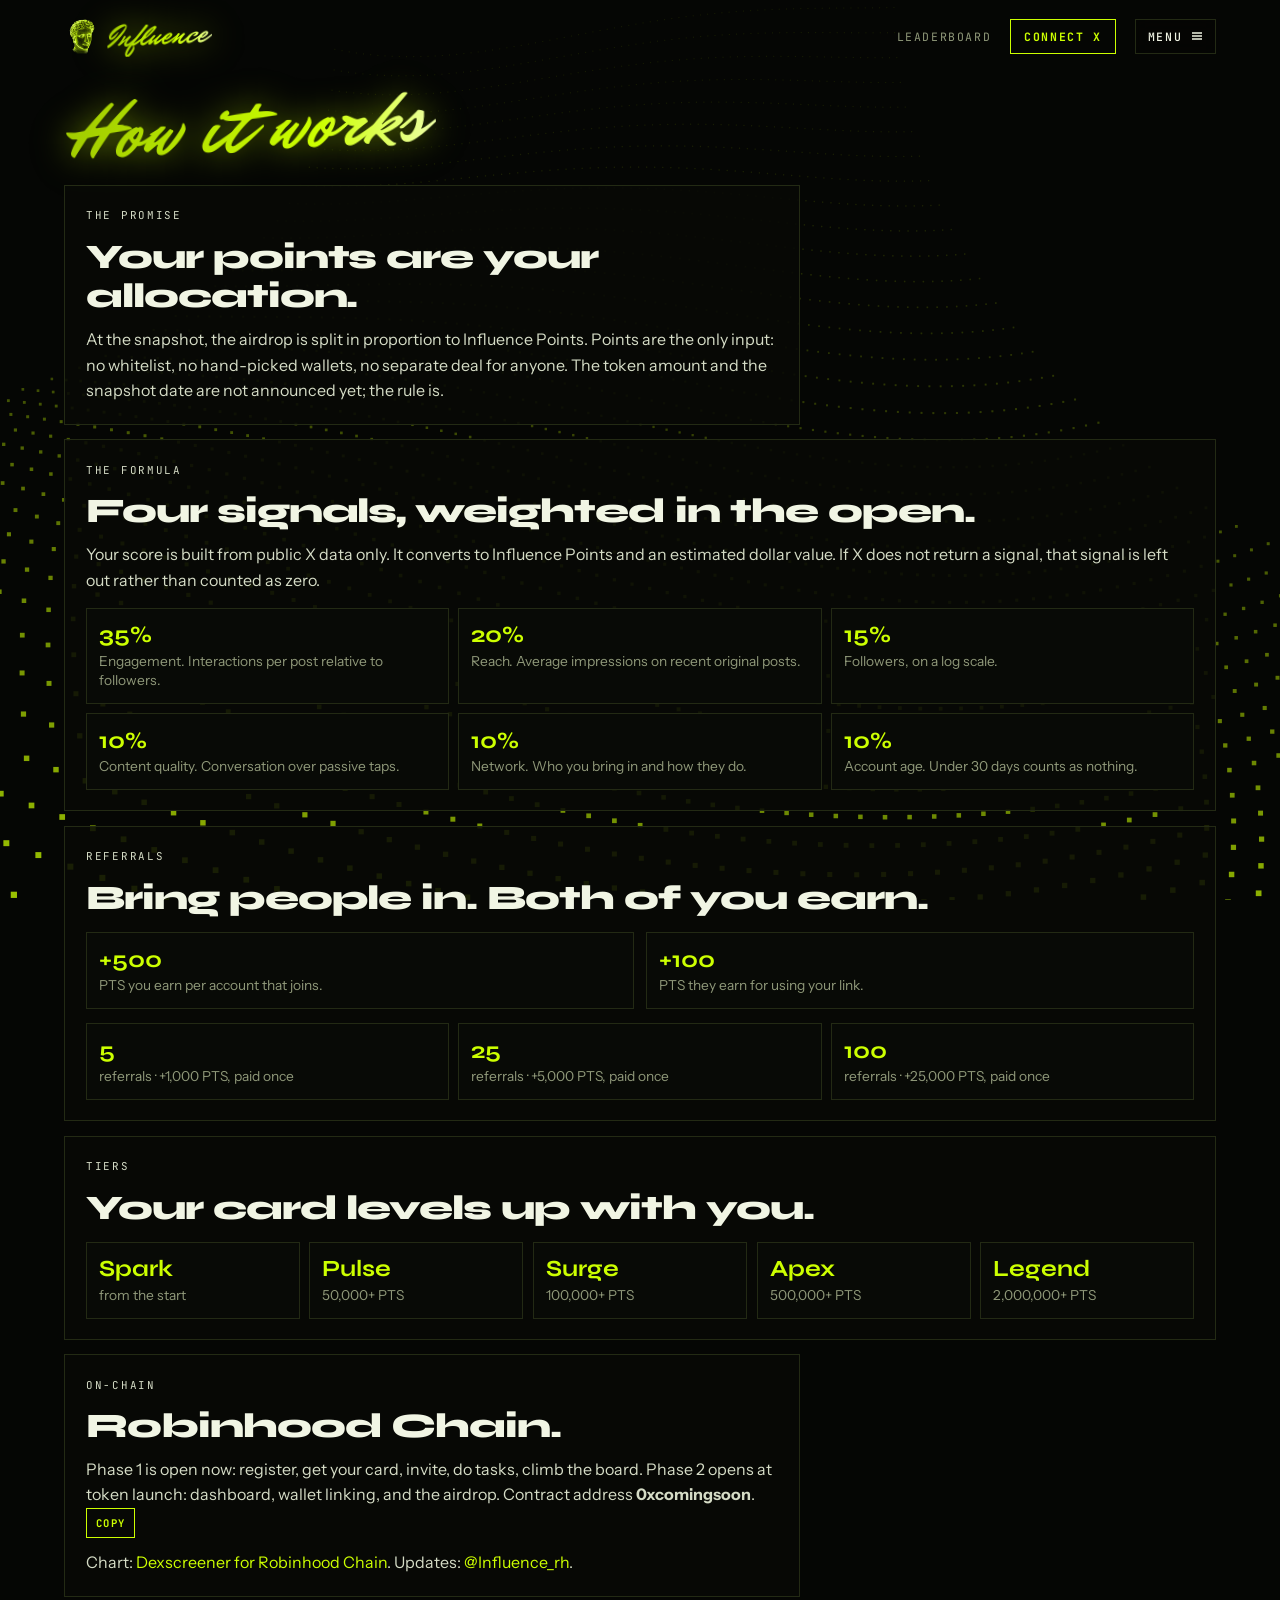
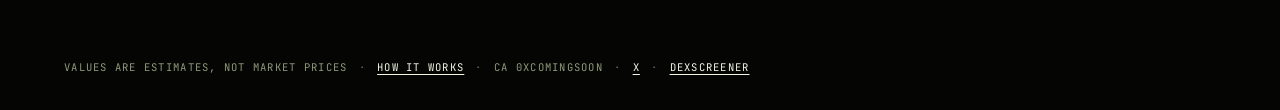
==== about.html @ ec7ae3bf "sdfsdfds" ====
<!DOCTYPE html>
<html lang="en">
<head>
  <meta charset="UTF-8">
  <meta name="viewport" content="width=device-width, initial-scale=1">
  <title>How it works · Influence</title>
  <link rel="icon" href="logo-head-128.png">
  <link rel="preconnect" href="https://fonts.googleapis.com">
  <link rel="preconnect" href="https://fonts.gstatic.com" crossorigin>
  <link href="https://fonts.googleapis.com/css2?family=Instrument+Sans:wght@400;500;600&family=JetBrains+Mono:wght@400;500;700&family=Michroma&family=Mr+Dafoe&family=Syne:wght@700;800&display=swap" rel="stylesheet">
  <link rel="stylesheet" href="styles.css">
</head>
<body>
  <canvas id="field" aria-hidden="true"></canvas>
  <div class="page">
    <header class="wrap bar">
      <a class="brand" href="index.html" aria-label="Influence - home">
        <img src="logo-head-128.png" alt="" width="36" height="36">
        <span class="script brand-script">Influence</span>
      </a>
      <nav class="nav" aria-label="Primary">
        <a class="nav-link desktop" href="leaderboard.html">Leaderboard</a>
        <a class="btn-outline desktop" href="https://x.com/Influence_rh" target="_blank" rel="noopener">Connect X</a>
        <details class="menu">
          <summary>Menu
            <svg viewBox="0 0 12 12" width="12" height="12" aria-hidden="true" fill="none" stroke="currentColor" stroke-width="1.6"><path d="M1 3h10M1 6h10M1 9h10"/></svg>
          </summary>
          <div class="menu-panel">
            <a href="index.html">Home</a>
            <a href="leaderboard.html">Leaderboard</a>
            <a href="tasks.html">Tasks</a>
            <a href="battles.html">Battles</a>
            <a href="docs.html">Docs</a>
            <a class="active" href="about.html">How it works</a>
            <a href="https://dexscreener.com/robinhood" target="_blank" rel="noopener">Dexscreener</a>
            <a href="https://x.com/Influence_rh" target="_blank" rel="noopener">Connect X</a>
          </div>
        </details>
      </nav>
    </header>
    <main class="wrap">
      <h1 class="script page-title">How it works</h1>

      <article class="doc narrow">
        <p class="kicker">The promise</p>
        <h2>Your points are your allocation.</h2>
        <p>At the snapshot, the airdrop is split in proportion to Influence Points. Points are the only input: no whitelist, no hand-picked wallets, no separate deal for anyone. The token amount and the snapshot date are not announced yet; the rule is.</p>
      </article>

      <article class="doc">
        <p class="kicker">The formula</p>
        <h2>Four signals, weighted in the open.</h2>
        <p>Your score is built from public X data only. It converts to Influence Points and an estimated dollar value. If X does not return a signal, that signal is left out rather than counted as zero.</p>
        <div class="weights">
          <div class="tile"><b>35%</b><span>Engagement. Interactions per post relative to followers.</span></div>
          <div class="tile"><b>20%</b><span>Reach. Average impressions on recent original posts.</span></div>
          <div class="tile"><b>15%</b><span>Followers, on a log scale.</span></div>
          <div class="tile"><b>10%</b><span>Content quality. Conversation over passive taps.</span></div>
          <div class="tile"><b>10%</b><span>Network. Who you bring in and how they do.</span></div>
          <div class="tile"><b>10%</b><span>Account age. Under 30 days counts as nothing.</span></div>
        </div>
      </article>

      <article class="doc">
        <p class="kicker">Referrals</p>
        <h2>Bring people in. Both of you earn.</h2>
        <div class="pair">
          <div class="tile"><b>+500</b><span>PTS you earn per account that joins.</span></div>
          <div class="tile"><b>+100</b><span>PTS they earn for using your link.</span></div>
        </div>
        <div class="miles">
          <div class="tile"><b>5</b><span>referrals · +1,000 PTS, paid once</span></div>
          <div class="tile"><b>25</b><span>referrals · +5,000 PTS, paid once</span></div>
          <div class="tile"><b>100</b><span>referrals · +25,000 PTS, paid once</span></div>
        </div>
      </article>

      <article class="doc">
        <p class="kicker">Tiers</p>
        <h2>Your card levels up with you.</h2>
        <div class="tiers">
          <div class="tile"><b>Spark</b><span>from the start</span></div>
          <div class="tile"><b>Pulse</b><span>50,000+ PTS</span></div>
          <div class="tile"><b>Surge</b><span>100,000+ PTS</span></div>
          <div class="tile"><b>Apex</b><span>500,000+ PTS</span></div>
          <div class="tile"><b>Legend</b><span>2,000,000+ PTS</span></div>
        </div>
      </article>

      <article class="doc narrow">
        <p class="kicker">On-chain</p>
        <h2>Robinhood Chain.</h2>
        <p>Phase 1 is open now: register, get your card, invite, do tasks, climb the board. Phase 2 opens at token launch: dashboard, wallet linking, and the airdrop. Contract address <strong>0xcomingsoon</strong>.
          <button class="copy-btn" type="button" data-copy="0xcomingsoon">Copy</button>
        </p>
        <p>Chart: <a href="https://dexscreener.com/robinhood" target="_blank" rel="noopener" style="color:#ccff00">Dexscreener for Robinhood Chain</a>. Updates: <a href="https://x.com/Influence_rh" target="_blank" rel="noopener" style="color:#ccff00">@Influence_rh</a>.</p>
      </article>
    </main>
    <footer class="wrap foot">
      <p class="foot-row">
        <span>Values are estimates, not market prices</span>
        <span class="dot">·</span>
        <a href="about.html">How it works</a>
        <span class="dot">·</span>
        <span>CA 0xcomingsoon</span>
        <span class="dot">·</span>
        <a href="https://x.com/Influence_rh" target="_blank" rel="noopener">X</a>
        <span class="dot">·</span>
        <a href="https://dexscreener.com/robinhood" target="_blank" rel="noopener">Dexscreener</a>
      </p>
    </footer>
  </div>
  <script src="site.js"></script>
</body>
</html>
---- styles.css ----
:root {
  --lime: #ccff00;
  --lime-deep: #9fca00;
  --ink: #050604;
  --panel: rgba(10, 12, 7, 0.92);
  --line: #232a14;
  --bone: #f1f5e4;
  --mute: #8f9879;
  --sans: "Instrument Sans", ui-sans-serif, system-ui, sans-serif;
  --mono: "JetBrains Mono", ui-monospace, monospace;
  --display: "Syne", ui-sans-serif, system-ui, sans-serif;
  --script: "Mr Dafoe", "Brush Script MT", cursive;
  --tech: "Michroma", sans-serif;
  --wrap: 72rem;
}

*,
*::before,
*::after { box-sizing: border-box; }

html { background: var(--ink); color-scheme: dark; }

body {
  margin: 0;
  min-height: 100dvh;
  background: var(--ink);
  color: var(--bone);
  font-family: var(--sans);
  -webkit-font-smoothing: antialiased;
}

img { max-width: 100%; display: block; }
a { color: inherit; text-decoration: none; }
button, summary { font: inherit; color: inherit; }
button { background: none; border: 0; padding: 0; }

::selection { background: var(--lime); color: var(--ink); }

:focus-visible {
  outline: 2px solid var(--lime);
  outline-offset: 2px;
}

#field {
  position: fixed;
  inset: 0;
  z-index: 0;
  width: 100%;
  height: 100%;
  display: block;
  pointer-events: none;
}

.page {
  position: relative;
  z-index: 1;
  min-height: 100dvh;
  display: flex;
  flex-direction: column;
}

.wrap {
  width: min(var(--wrap), calc(100% - 2rem));
  margin-inline: auto;
}

main { flex: 1; }

.bar {
  position: relative;
  z-index: 40;
  display: flex;
  align-items: center;
  justify-content: space-between;
  gap: 1rem;
  padding: 1.15rem 0 0.4rem;
}

.brand {
  display: flex;
  align-items: center;
  gap: 0.45rem;
}

.brand img {
  width: 36px;
  height: 36px;
  object-fit: contain;
}

.script {
  font-family: var(--script);
  font-weight: 400;
  letter-spacing: 0;
  line-height: 0.95;
  display: inline-block;
  background-image: linear-gradient(100deg, #9fca00 0%, var(--lime) 28%, #fff 47%, #eaff8a 54%, var(--lime) 70%, #9fca00 100%);
  background-size: 250% 100%;
  -webkit-background-clip: text;
  background-clip: text;
  color: transparent;
  filter: drop-shadow(0 0 16px rgba(204, 255, 0, 0.5)) drop-shadow(0 3px 10px rgba(5, 6, 4, 0.9));
  animation: shine 7s ease-in-out infinite;
  transform: rotate(-3deg);
  padding: 0.08em 0.12em 0.12em 0.04em;
  margin: -0.08em -0.08em -0.12em 0;
}

.brand-script {
  font-size: 1.9rem;
  line-height: 1;
}

@keyframes shine {
  0% { background-position: 100% 0; }
  55%, 100% { background-position: 0 0; }
}

.nav {
  display: flex;
  align-items: center;
  gap: 1.15rem;
}

.nav-link {
  font-family: var(--mono);
  font-size: 0.72rem;
  letter-spacing: 0.14em;
  text-transform: uppercase;
  color: var(--mute);
}

.nav-link:hover,
.nav-link.active { color: var(--lime); }

.btn-outline,
.btn-lime,
.btn-dark,
.menu summary {
  font-family: var(--mono);
  font-size: 0.72rem;
  font-weight: 700;
  letter-spacing: 0.14em;
  text-transform: uppercase;
  display: inline-flex;
  align-items: center;
  justify-content: center;
  gap: 0.5rem;
  cursor: pointer;
  transition: background 0.15s ease, color 0.15s ease, border-color 0.15s ease;
}

.btn-outline {
  border: 1px solid var(--lime);
  color: var(--lime);
  padding: 0.55rem 0.85rem;
}

.btn-outline:hover { background: var(--lime); color: var(--ink); }

.btn-lime {
  background: var(--lime);
  color: var(--ink);
  padding: 0.92rem 1.05rem;
  border: 1px solid var(--lime);
}

.btn-lime:hover { background: #e8ff66; }

.btn-dark {
  background: #10140c;
  color: var(--bone);
  border: 1px solid #2c3518;
  padding: 0.92rem 1.05rem;
}

.btn-dark:hover { border-color: var(--lime); }

.menu { position: relative; }

.menu summary {
  list-style: none;
  border: 1px solid var(--line);
  background: rgba(5, 6, 4, 0.8);
  backdrop-filter: blur(8px);
  color: var(--bone);
  padding: 0.55rem 0.75rem;
  gap: 0.55rem;
  font-weight: 500;
}

.menu summary::-webkit-details-marker { display: none; }
.menu summary:hover { border-color: var(--lime); }

.menu-panel {
  position: absolute;
  right: 0;
  top: calc(100% + 0.5rem);
  width: 15.5rem;
  background: #050604;
  border: 1px solid var(--line);
  box-shadow: 0 20px 60px -10px rgba(0, 0, 0, 0.9);
  z-index: 50;
}

.menu-panel a {
  display: block;
  padding: 0.78rem 1rem;
  font-family: var(--mono);
  font-size: 0.72rem;
  letter-spacing: 0.14em;
  text-transform: uppercase;
}

.menu-panel a:hover { background: var(--lime); color: var(--ink); }
.menu-panel a.active { color: var(--lime); }
.menu-panel a.active:hover { color: var(--ink); }

.hero {
  display: grid;
  grid-template-columns: minmax(0, 1fr) minmax(20rem, 28.5rem);
  gap: 2.5rem;
  align-items: center;
  padding: 1.6rem 0 3.5rem;
}

.hero-copy { min-width: 0; }

.kicker {
  font-family: var(--mono);
  font-size: 0.68rem;
  letter-spacing: 0.16em;
  text-transform: uppercase;
  color: var(--lime);
  margin: 0;
}

.kicker.mute { color: var(--mute); }

h1 { margin: 0.85rem 0 0; }

.display {
  display: block;
  font-family: var(--display);
  font-weight: 800;
  font-size: clamp(2.8rem, 5.1vw, 4.55rem);
  letter-spacing: -0.045em;
  line-height: 0.86;
  color: #f7f8ef;
}

.hero-script {
  font-size: clamp(3.5rem, 6.6vw, 5.5rem);
  margin-top: 0.02em;
  line-height: 0.8;
}

.scribble {
  width: min(78%, 28rem);
  height: 2.1rem;
  margin-top: -0.15rem;
  display: block;
}

.pen {
  fill: none;
  stroke: var(--lime);
  stroke-width: 3.2;
  stroke-linecap: round;
  stroke-linejoin: round;
  stroke-dasharray: 1;
  stroke-dashoffset: 1;
  filter: drop-shadow(0 0 8px rgba(204, 255, 0, 0.65));
  animation: draw 1.05s cubic-bezier(0.6, 0, 0.2, 1) 0.25s forwards;
}

@keyframes draw { to { stroke-dashoffset: 0; } }

.actions {
  display: flex;
  flex-wrap: wrap;
  gap: 0.7rem;
  margin-top: 1.35rem;
}

.lede {
  margin: 1.25rem 0 0;
  max-width: 38rem;
  font-family: var(--mono);
  font-size: 0.68rem;
  letter-spacing: 0.045em;
  text-transform: uppercase;
  line-height: 1.6;
  color: #c9d0b6;
}

.lede a {
  color: var(--lime);
  text-decoration: underline;
  text-underline-offset: 3px;
}

.ca-row {
  margin-top: 1rem;
  display: flex;
  flex-wrap: wrap;
  align-items: center;
  gap: 0.65rem 0.8rem;
}

.ca-row code {
  font-family: var(--mono);
  font-size: 0.92rem;
  color: var(--bone);
  letter-spacing: 0.04em;
}

.copy-btn {
  font-family: var(--mono);
  font-size: 0.66rem;
  font-weight: 700;
  letter-spacing: 0.14em;
  text-transform: uppercase;
  border: 1px solid var(--lime);
  color: var(--lime);
  padding: 0.35rem 0.55rem;
  cursor: pointer;
}

.copy-btn:hover,
.copy-btn.copied { background: var(--lime); color: var(--ink); }

.card {
  --c1: 42px;
  --c2: 16px;
  position: relative;
  filter: drop-shadow(0 0 22px rgba(204, 255, 0, 0.38));
}

.card::before {
  content: "";
  position: absolute;
  inset: 0;
  background: linear-gradient(115deg, #b6e000, var(--lime) 30%, #f4ffcf 48%, var(--lime) 68%, #8fb800);
  background-size: 220% 220%;
  animation: edge 9s linear infinite;
  clip-path: polygon(
    var(--c1) 0,
    calc(100% - var(--c2)) 0,
    100% var(--c2),
    100% calc(100% - var(--c1)),
    calc(100% - var(--c1)) 100%,
    var(--c2) 100%,
    0 calc(100% - var(--c2)),
    0 var(--c1)
  );
}

@keyframes edge {
  to { background-position: 220% 220%; }
}

.card-inner {
  position: relative;
  margin: 2px;
  background:
    radial-gradient(120% 80% at 80% 0%, rgba(204, 255, 0, 0.08), transparent 42%),
    linear-gradient(180deg, #12160d 0%, #080a06 38%, #060705 100%);
  clip-path: polygon(
    40px 0,
    calc(100% - 14px) 0,
    100% 14px,
    100% calc(100% - 40px),
    calc(100% - 40px) 100%,
    14px 100%,
    0 calc(100% - 14px),
    0 40px
  );
  padding: 1.05rem 1.05rem 0.9rem;
}

.card-top {
  display: grid;
  grid-template-columns: auto minmax(0, 1fr) auto;
  gap: 0.7rem;
  align-items: start;
}

.bust {
  width: 64px;
  height: 64px;
  object-fit: contain;
  filter: drop-shadow(0 0 10px rgba(204, 255, 0, 0.35));
}

.word {
  font-family: var(--tech);
  font-size: 0.92rem;
  letter-spacing: 0.16em;
  margin: 0.15rem 0 0;
}

.tagline {
  margin: 0.35rem 0 0;
  font-family: var(--mono);
  font-size: 0.56rem;
  letter-spacing: 0.06em;
  line-height: 1.45;
  color: #d5dcc4;
  text-transform: uppercase;
}

.rank {
  text-align: right;
}

.rank .kicker { font-size: 0.58rem; color: var(--mute); }

.rank-num {
  font-family: var(--tech);
  color: var(--lime);
  font-size: 1.55rem;
  margin: 0.1rem 0;
  text-shadow: 0 0 16px rgba(204, 255, 0, 0.45);
}

.member {
  display: block;
  font-family: var(--mono);
  font-size: 0.58rem;
  letter-spacing: 0.12em;
  color: var(--mute);
  text-transform: uppercase;
}

.spark {
  display: inline-block;
  margin-top: 0.35rem;
  border: 1px solid var(--lime);
  color: var(--lime);
  font-family: var(--mono);
  font-size: 0.58rem;
  letter-spacing: 0.14em;
  padding: 0.18rem 0.4rem;
}

.rule {
  height: 1px;
  background: #2a3318;
  margin: 0.85rem 0 0.7rem;
}

.value-label {
  display: flex;
  align-items: center;
  gap: 0.4rem;
  font-family: var(--mono);
  font-size: 0.62rem;
  letter-spacing: 0.14em;
  text-transform: uppercase;
  color: #d7dec6;
}

.money-wrap { position: relative; margin: 0.15rem 0 0.35rem; }

.money {
  position: relative;
  margin: 0;
  font-family: var(--tech);
  font-size: clamp(2.15rem, 4.5vw, 3.15rem);
  color: var(--lime);
  letter-spacing: -0.03em;
  text-shadow: 0 0 22px rgba(204, 255, 0, 0.35);
  line-height: 1;
}

.money-ghost {
  position: absolute;
  left: 3px;
  top: 3px;
  color: rgba(204, 255, 0, 0.18);
  text-shadow: none;
}

.pts-line {
  display: flex;
  align-items: center;
  gap: 0.45rem;
  font-family: var(--mono);
  font-size: 0.68rem;
  letter-spacing: 0.12em;
  text-transform: uppercase;
  color: #d5dcc4;
}

.stat {
  display: grid;
  grid-template-columns: 1.1rem 6.4rem 1fr auto;
  gap: 0.55rem;
  align-items: center;
  margin-top: 0.48rem;
  font-family: var(--mono);
  font-size: 0.64rem;
  letter-spacing: 0.1em;
  text-transform: uppercase;
}

.stat svg { width: 14px; height: 14px; }
.stat .na { color: var(--mute); }

.ticks {
  height: 7px;
  background: repeating-linear-gradient(90deg, #3d4a22 0 8px, transparent 8px 12px);
}

.who {
  display: flex;
  align-items: center;
  gap: 0.75rem;
  margin-top: 0.95rem;
}

.qmark {
  width: 58px;
  height: 58px;
  border: 3px solid var(--lime);
  box-shadow: 0 0 14px rgba(204, 255, 0, 0.4);
  display: grid;
  place-items: center;
  font-family: var(--display);
  font-weight: 800;
  font-size: 1.5rem;
  color: var(--mute);
  background: #10140a;
}

.name-script { font-size: 2rem; line-height: 0.8; }
.handle {
  display: block;
  margin-top: 0.15rem;
  color: rgba(241, 245, 228, 0.7);
  font-size: 0.85rem;
}

.card-bottom {
  display: grid;
  grid-template-columns: 1fr auto;
  gap: 0.8rem;
  align-items: end;
  margin-top: 0.85rem;
}

.quote {
  margin: 0;
  max-width: 12rem;
  font-family: var(--mono);
  font-size: 0.68rem;
  letter-spacing: 0.04em;
  text-transform: uppercase;
  line-height: 1.45;
  color: #d7dec4;
}

.quote::before {
  content: "";
  display: block;
  width: 1.6rem;
  height: 2px;
  background: var(--bone);
  margin-bottom: 0.45rem;
}

.share {
  border: 1px solid var(--lime);
  padding: 0.7rem 0.75rem;
  display: flex;
  align-items: center;
  gap: 0.55rem;
  max-width: 11.2rem;
  box-shadow: 0 0 16px rgba(204, 255, 0, 0.15);
}

.share:hover { background: rgba(204, 255, 0, 0.08); }

.share-ico {
  width: 28px;
  height: 28px;
  background: var(--lime);
  color: var(--ink);
  display: grid;
  place-items: center;
  flex: none;
}

.share span {
  font-family: var(--mono);
  font-size: 0.62rem;
  font-weight: 700;
  letter-spacing: 0.06em;
  text-transform: uppercase;
  line-height: 1.3;
}

.card-site {
  display: flex;
  align-items: center;
  gap: 0.4rem;
  margin: 0.85rem 0 0.15rem;
  font-family: var(--mono);
  font-size: 0.68rem;
  letter-spacing: 0.16em;
  text-transform: uppercase;
  color: var(--lime);
}

.panel {
  border: 1px solid var(--line);
  background: var(--panel);
  backdrop-filter: blur(8px);
  padding: 1.35rem 1.4rem 1.25rem;
  margin-bottom: 1rem;
}

.panel.accent { border-color: rgba(204, 255, 0, 0.55); }

.genesis {
  display: grid;
  grid-template-columns: minmax(0, 1.5fr) auto auto auto;
  gap: 1.4rem;
  align-items: center;
}

.section-script {
  display: block;
  font-size: clamp(2.7rem, 5vw, 3.55rem);
  margin: 0.15rem 0 0.45rem;
}

.panel p.body,
.prose p {
  margin: 0;
  color: #d5dcc6;
  font-size: 0.98rem;
  line-height: 1.55;
  max-width: 42rem;
}

.metric { min-width: 6.5rem; }
.metric strong {
  display: block;
  font-family: var(--display);
  font-weight: 800;
  font-size: 2.35rem;
  line-height: 0.95;
  margin-top: 0.2rem;
}
.metric span {
  display: block;
  margin-top: 0.2rem;
  color: var(--mute);
  font-size: 0.86rem;
}

.qualify-btn {
  align-self: stretch;
  min-width: 8.5rem;
  background: #070806;
  border: 1px solid #1c2410;
}

.battle {
  display: grid;
  grid-template-columns: minmax(0, 1fr) auto;
  gap: 1.5rem;
  align-items: center;
}

.pill {
  display: inline-block;
  font-family: var(--mono);
  font-size: 0.62rem;
  letter-spacing: 0.16em;
  text-transform: uppercase;
  color: var(--lime);
  border: 1px solid var(--lime);
  padding: 0.12rem 0.35rem;
}

.board-head {
  display: flex;
  justify-content: space-between;
  align-items: flex-start;
  gap: 1rem;
}

.reg { text-align: right; }
.reg strong {
  display: block;
  font-family: var(--display);
  font-size: 1.7rem;
  font-weight: 800;
  letter-spacing: -0.03em;
}

.board {
  width: 100%;
  border-collapse: collapse;
  margin-top: 0.8rem;
}

.board th {
  font-family: var(--mono);
  font-weight: 500;
  font-size: 0.66rem;
  letter-spacing: 0.14em;
  text-transform: uppercase;
  color: var(--mute);
  text-align: left;
  padding: 0.7rem 0.35rem;
  border-bottom: 1px solid var(--line);
}

.board td {
  padding: 0.72rem 0.35rem;
  border-bottom: 1px solid #1a2010;
  vertical-align: middle;
}

.board .num {
  font-family: var(--mono);
  font-weight: 700;
  color: var(--lime);
  width: 2.2rem;
}

.user {
  display: flex;
  align-items: center;
  gap: 0.6rem;
  font-weight: 600;
}

.user img,
.av {
  width: 28px;
  height: 28px;
  object-fit: cover;
  background: #1a220f;
}

.right { text-align: right; }
.board th.right { text-align: right; }

.pts {
  display: flex;
  align-items: center;
  justify-content: flex-end;
  gap: 0.75rem;
}

.barline {
  width: 7.2rem;
  height: 6px;
  background: #1a220f;
  position: relative;
}

.barline i {
  position: absolute;
  inset: 0 auto 0 0;
  width: var(--w);
  background: var(--lime);
  box-shadow: 0 0 10px rgba(204, 255, 0, 0.65);
}

.pts b {
  font-family: var(--mono);
  color: var(--lime);
  font-weight: 700;
  min-width: 4.4rem;
  text-align: right;
}

.board-foot {
  display: flex;
  justify-content: space-between;
  align-items: center;
  gap: 1rem;
  margin-top: 1rem;
  flex-wrap: wrap;
}

.board-foot p { margin: 0; font-size: 1.15rem; }
.board-foot strong { color: var(--lime); }

.center-link {
  display: block;
  text-align: center;
  margin-top: 0.95rem;
  font-family: var(--mono);
  font-size: 0.72rem;
  letter-spacing: 0.14em;
  text-transform: uppercase;
  color: var(--bone);
}

.center-link:hover { color: var(--lime); }

.foot {
  padding: 2.4rem 0 1.6rem;
  font-family: var(--mono);
  font-size: 0.66rem;
  letter-spacing: 0.12em;
  text-transform: uppercase;
  color: var(--mute);
}

.foot a { color: var(--bone); text-decoration: underline; text-underline-offset: 3px; }
.foot a:hover { color: var(--lime); }
.foot-row { display: flex; flex-wrap: wrap; gap: 0.35rem 0.7rem; align-items: center; }
.dot { opacity: 0.7; }

.page-title {
  font-size: clamp(3.4rem, 7vw, 5rem);
  margin: 1.4rem 0 0.6rem;
}

.narrow { max-width: 46rem; }

.lead {
  color: #d5dcc6;
  font-size: 1.02rem;
  line-height: 1.6;
  margin: 0 0 1.4rem;
}

.doc {
  border: 1px solid var(--line);
  background: rgba(8, 10, 6, 0.88);
  padding: 1.35rem 1.3rem 1.25rem;
  margin-bottom: 0.9rem;
}

.doc h2 {
  font-family: var(--display);
  font-weight: 800;
  font-size: clamp(1.7rem, 3vw, 2.15rem);
  letter-spacing: -0.03em;
  line-height: 1.15;
  margin: 0.35rem 0 0.7rem;
}

.doc p { margin: 0 0 0.75rem; color: #d5dcc6; line-height: 1.6; }
.doc p:last-child { margin-bottom: 0; }

.weights, .tiers, .miles {
  display: grid;
  gap: 0.6rem;
  margin-top: 0.9rem;
}

.weights { grid-template-columns: repeat(3, minmax(0, 1fr)); }
.tiers { grid-template-columns: repeat(5, minmax(0, 1fr)); }
.miles { grid-template-columns: repeat(3, minmax(0, 1fr)); }

.tile {
  border: 1px solid var(--line);
  background: #080a06;
  padding: 0.8rem 0.75rem;
}

.tile b {
  display: block;
  font-family: var(--display);
  font-size: 1.45rem;
  color: var(--lime);
}

.tile span {
  display: block;
  margin-top: 0.2rem;
  color: var(--mute);
  font-size: 0.86rem;
  line-height: 1.4;
}

.steps { list-style: none; margin: 0; padding: 0; }
.steps li {
  display: grid;
  grid-template-columns: auto 1fr;
  gap: 0.8rem;
  padding: 0.85rem 0;
  border-top: 1px solid var(--line);
  color: #d5dcc6;
  line-height: 1.5;
}
.steps li strong {
  font-family: var(--mono);
  color: var(--lime);
  letter-spacing: 0.08em;
}

.lock {
  border: 1px solid var(--line);
  background: rgba(8, 10, 6, 0.9);
  padding: 1.6rem 1.2rem 1.4rem;
  text-align: center;
  max-width: 40rem;
}

.lock p { margin: 0 0 1rem; color: #d5dcc6; }

.pair {
  display: grid;
  grid-template-columns: 1fr 1fr;
  gap: 0.7rem;
  margin: 0.9rem 0;
}

@media (max-width: 980px) {
  .hero,
  .genesis,
  .battle { grid-template-columns: 1fr; }
  .qualify-btn { min-height: 3.2rem; }
  .tiers, .weights { grid-template-columns: 1fr 1fr; }
}

@media (max-width: 760px) {
  .desktop { display: none !important; }
  .brand-script { font-size: 1.6rem; }
  .card-top { grid-template-columns: auto 1fr; }
  .rank { grid-column: 1 / -1; text-align: left; display: flex; gap: 0.8rem; align-items: center; flex-wrap: wrap; }
  .stat { grid-template-columns: 1rem 5.4rem 1fr auto; }
  .card-bottom { grid-template-columns: 1fr; }
  .board-foot { align-items: flex-start; }
  .barline { width: 4.2rem; }
  .miles, .pair, .tiers, .weights { grid-template-columns: 1fr; }
  .user span { word-break: break-all; }
}

@media (prefers-reduced-motion: reduce) {
  .script, .card::before, .pen { animation: none; }
  .pen { stroke-dashoffset: 0; }
}
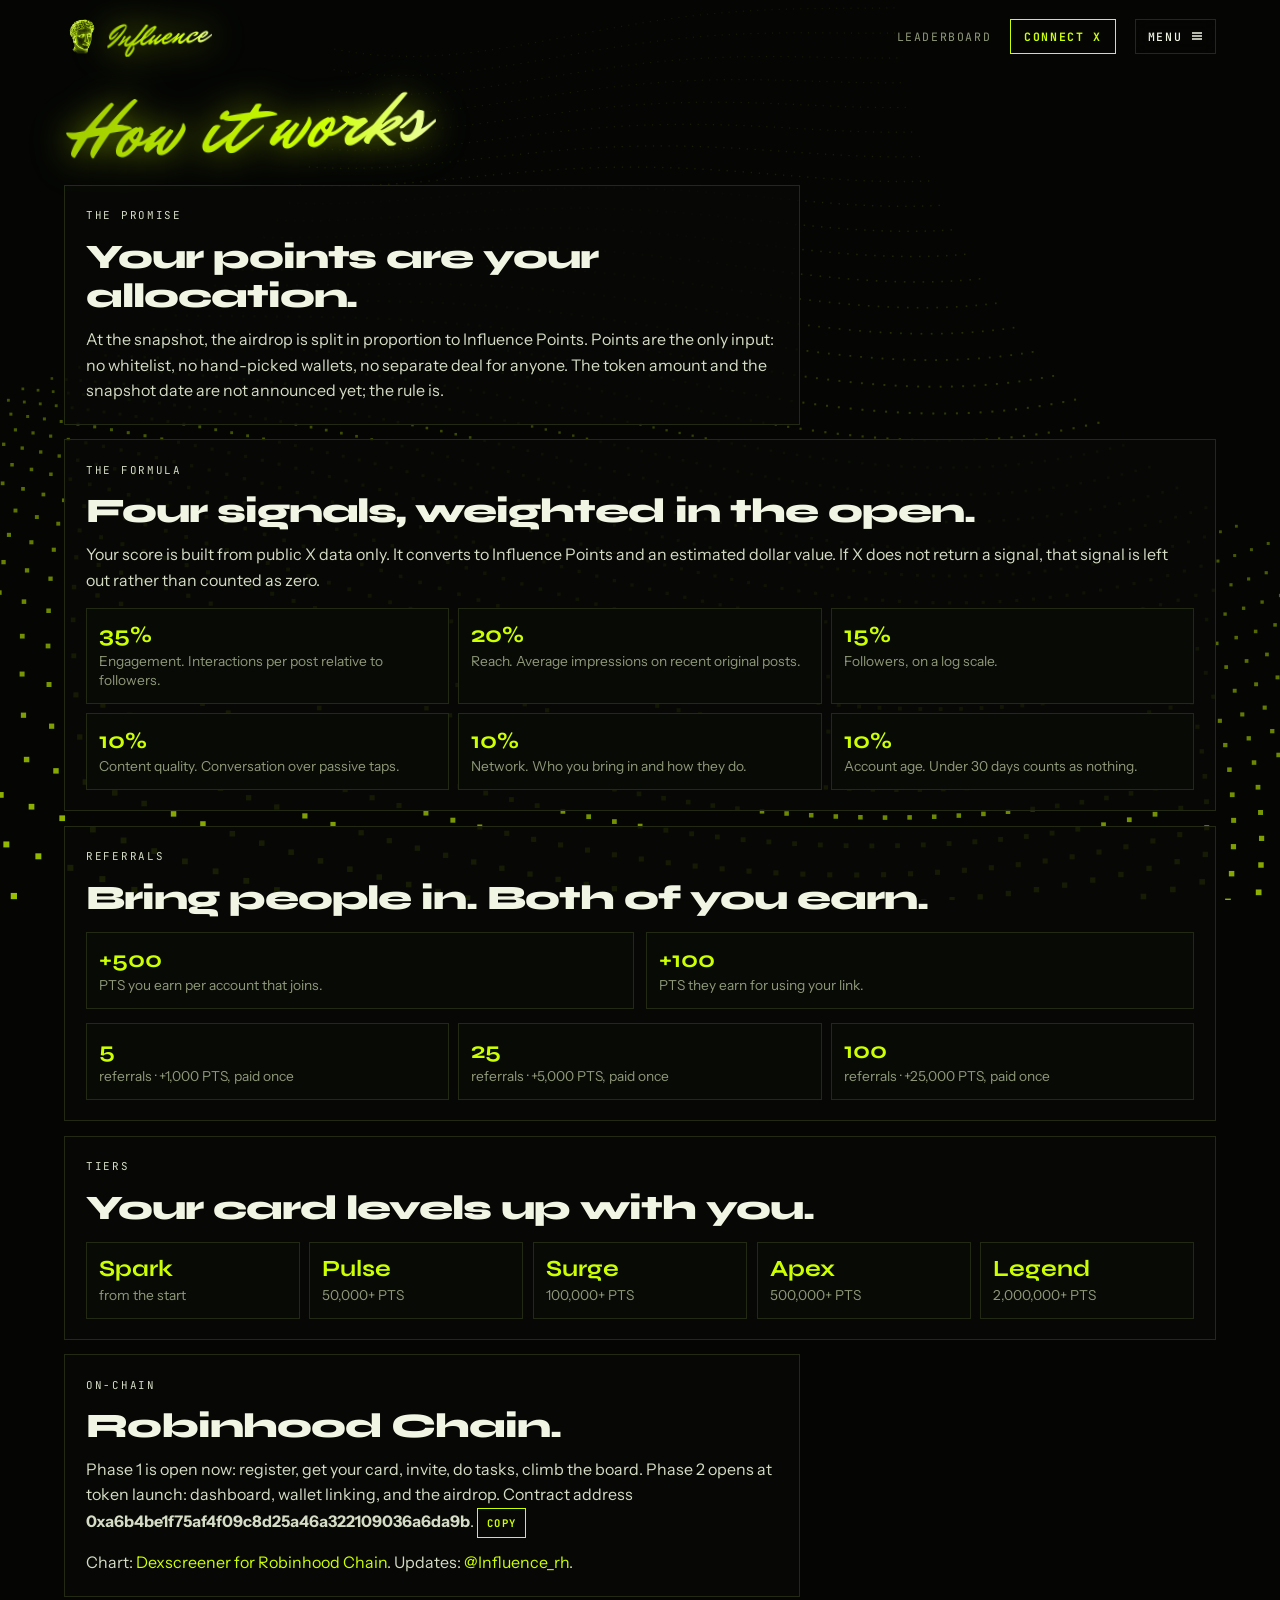
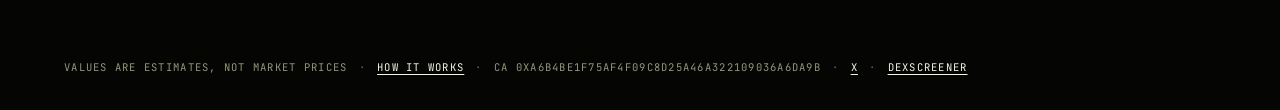
==== commit d83394bb: "sdfsdf" ====
--- a/about.html
+++ b/about.html
@@ -90,8 +90,8 @@
       <article class="doc narrow">
         <p class="kicker">On-chain</p>
         <h2>Robinhood Chain.</h2>
-        <p>Phase 1 is open now: register, get your card, invite, do tasks, climb the board. Phase 2 opens at token launch: dashboard, wallet linking, and the airdrop. Contract address <strong>0xcomingsoon</strong>.
-          <button class="copy-btn" type="button" data-copy="0xcomingsoon">Copy</button>
+        <p>Phase 1 is open now: register, get your card, invite, do tasks, climb the board. Phase 2 opens at token launch: dashboard, wallet linking, and the airdrop. Contract address <strong>0xa6b4be1f75af4f09c8d25a46a322109036a6da9b</strong>.
+          <button class="copy-btn" type="button" data-copy="0xa6b4be1f75af4f09c8d25a46a322109036a6da9b">Copy</button>
         </p>
         <p>Chart: <a href="https://dexscreener.com/robinhood" target="_blank" rel="noopener" style="color:#ccff00">Dexscreener for Robinhood Chain</a>. Updates: <a href="https://x.com/Influence_rh" target="_blank" rel="noopener" style="color:#ccff00">@Influence_rh</a>.</p>
       </article>
@@ -102,7 +102,7 @@
         <span class="dot">·</span>
         <a href="about.html">How it works</a>
         <span class="dot">·</span>
-        <span>CA 0xcomingsoon</span>
+        <span>CA 0xa6b4be1f75af4f09c8d25a46a322109036a6da9b</span>
         <span class="dot">·</span>
         <a href="https://x.com/Influence_rh" target="_blank" rel="noopener">X</a>
         <span class="dot">·</span>
